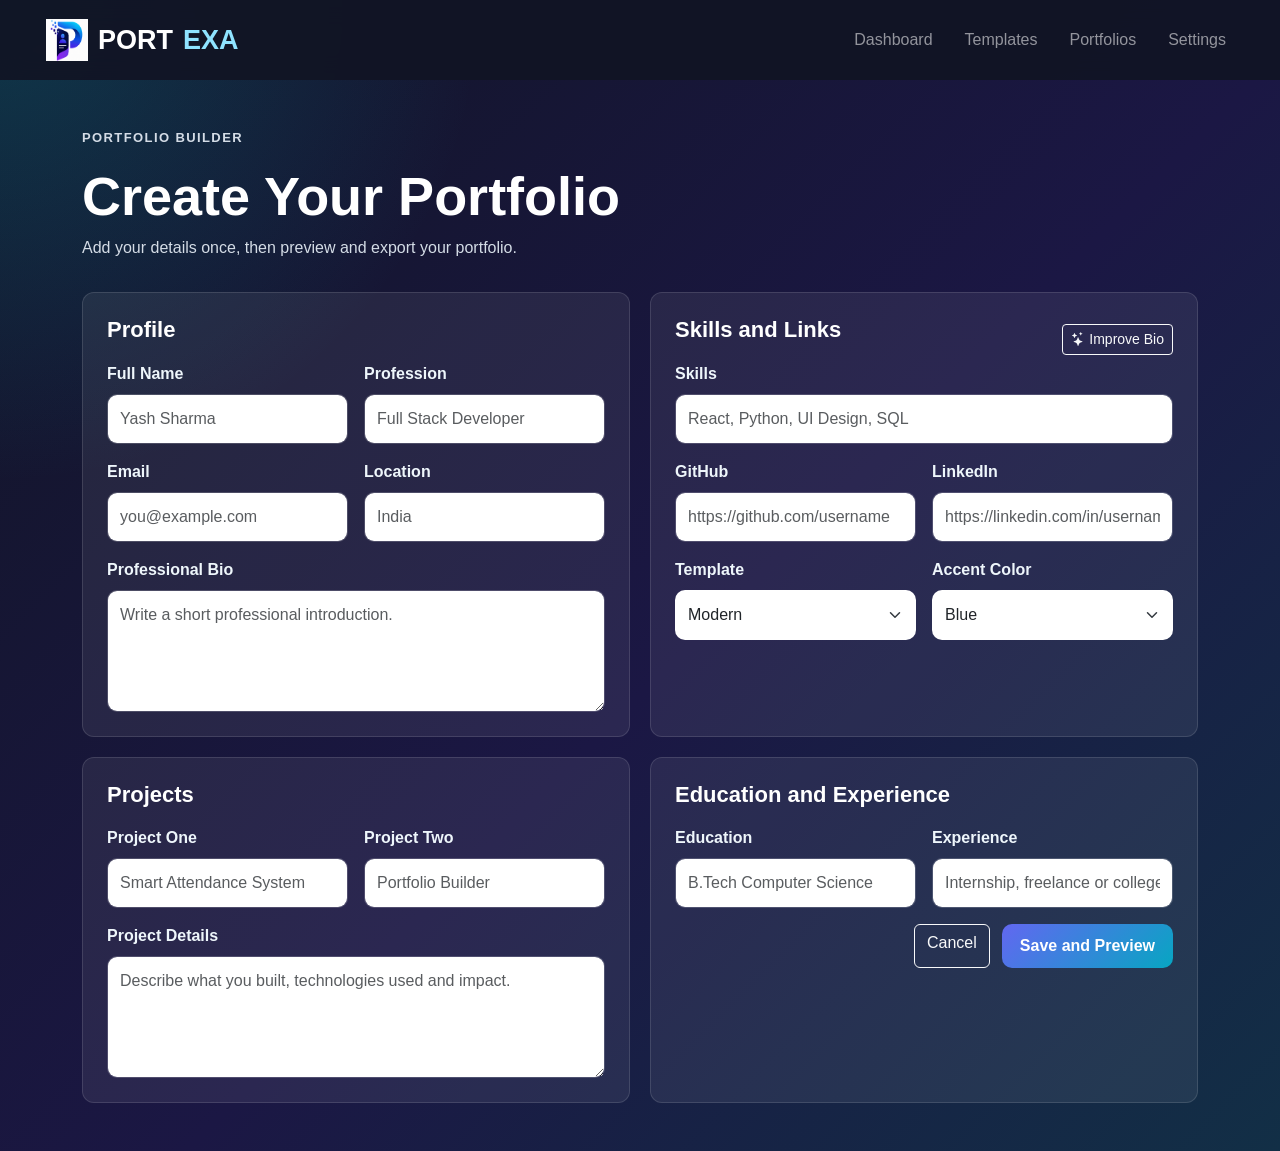
==== create.html @ b3c589e1 "updated" ====
﻿<!DOCTYPE html>
<html lang="en">
<head>
    <meta charset="UTF-8">
    <meta name="viewport" content="width=device-width, initial-scale=1.0">
    <title>Create Portfolio | PORTEXA</title>
    <link href="https://cdn.jsdelivr.net/npm/bootstrap@5.3.8/dist/css/bootstrap.min.css" rel="stylesheet">
    <link rel="stylesheet" href="https://cdn.jsdelivr.net/npm/bootstrap-icons@1.13.1/font/bootstrap-icons.min.css">
    <link rel="stylesheet" href="builder.css">
</head>
<body data-page="create">
    <nav class="navbar navbar-expand-lg navbar-dark app-navbar">
        <div class="container-fluid">
            <a class="navbar-brand brand" href="Dashboard.html">
                <img src="logo.png" alt="PORTEXA logo">
                PORT<span>EXA</span>
            </a>
            <button class="navbar-toggler" type="button" data-bs-toggle="collapse" data-bs-target="#builderNav" aria-controls="builderNav" aria-expanded="false" aria-label="Toggle navigation">
                <span class="navbar-toggler-icon"></span>
            </button>
            <div class="collapse navbar-collapse" id="builderNav">
                <div class="navbar-nav ms-auto gap-lg-3">
                    <a class="nav-link" href="Dashboard.html">Dashboard</a>
                    <a class="nav-link" href="templates.html">Templates</a>
                    <a class="nav-link" href="portfolios.html">Portfolios</a>
                    <a class="nav-link" href="settings.html">Settings</a>
                </div>
            </div>
        </div>
    </nav>

    <main class="container py-5">
        <div class="page-title">
            <p class="eyebrow">Portfolio builder</p>
            <h1>Create Your Portfolio</h1>
            <p>Add your details once, then preview and export your portfolio.</p>
        </div>

        <form id="portfolioForm" class="builder-grid">
            <section class="form-panel">
                <h2>Profile</h2>
                <div class="row g-3">
                    <div class="col-md-6">
                        <label class="form-label" for="fullName">Full Name</label>
                        <input class="form-control" id="fullName" name="fullName" placeholder="Yash Sharma" required>
                    </div>
                    <div class="col-md-6">
                        <label class="form-label" for="role">Profession</label>
                        <input class="form-control" id="role" name="role" placeholder="Full Stack Developer" required>
                    </div>
                    <div class="col-md-6">
                        <label class="form-label" for="email">Email</label>
                        <input class="form-control" id="email" name="email" type="email" placeholder="you@example.com">
                    </div>
                    <div class="col-md-6">
                        <label class="form-label" for="location">Location</label>
                        <input class="form-control" id="location" name="location" placeholder="India">
                    </div>
                    <div class="col-12">
                        <label class="form-label" for="bio">Professional Bio</label>
                        <textarea class="form-control" id="bio" name="bio" rows="4" placeholder="Write a short professional introduction."></textarea>
                    </div>
                </div>
            </section>

            <section class="form-panel" id="ai-tools">
                <div class="panel-heading">
                    <h2>Skills and Links</h2>
                    <button class="btn btn-sm btn-outline-light" type="button" id="generateBio">
                        <i class="bi bi-stars"></i>
                        Improve Bio
                    </button>
                </div>
                <div class="row g-3">
                    <div class="col-12">
                        <label class="form-label" for="skills">Skills</label>
                        <input class="form-control" id="skills" name="skills" placeholder="React, Python, UI Design, SQL">
                    </div>
                    <div class="col-md-6">
                        <label class="form-label" for="github">GitHub</label>
                        <input class="form-control" id="github" name="github" placeholder="https://github.com/username">
                    </div>
                    <div class="col-md-6">
                        <label class="form-label" for="linkedin">LinkedIn</label>
                        <input class="form-control" id="linkedin" name="linkedin" placeholder="https://linkedin.com/in/username">
                    </div>
                    <div class="col-md-6">
                        <label class="form-label" for="template">Template</label>
                        <select class="form-select" id="template" name="template">
                            <option value="Modern">Modern</option>
                            <option value="Creative">Creative</option>
                            <option value="Minimal">Minimal</option>
                        </select>
                    </div>
                    <div class="col-md-6">
                        <label class="form-label" for="accent">Accent Color</label>
                        <select class="form-select" id="accent" name="accent">
                            <option value="blue">Blue</option>
                            <option value="violet">Violet</option>
                            <option value="teal">Teal</option>
                        </select>
                    </div>
                </div>
            </section>

            <section class="form-panel">
                <h2>Projects</h2>
                <div class="row g-3">
                    <div class="col-md-6">
                        <label class="form-label" for="projectOne">Project One</label>
                        <input class="form-control" id="projectOne" name="projectOne" placeholder="Smart Attendance System">
                    </div>
                    <div class="col-md-6">
                        <label class="form-label" for="projectTwo">Project Two</label>
                        <input class="form-control" id="projectTwo" name="projectTwo" placeholder="Portfolio Builder">
                    </div>
                    <div class="col-12">
                        <label class="form-label" for="projectDetails">Project Details</label>
                        <textarea class="form-control" id="projectDetails" name="projectDetails" rows="4" placeholder="Describe what you built, technologies used and impact."></textarea>
                    </div>
                </div>
            </section>

            <section class="form-panel">
                <h2>Education and Experience</h2>
                <div class="row g-3">
                    <div class="col-md-6">
                        <label class="form-label" for="education">Education</label>
                        <input class="form-control" id="education" name="education" placeholder="B.Tech Computer Science">
                    </div>
                    <div class="col-md-6">
                        <label class="form-label" for="experience">Experience</label>
                        <input class="form-control" id="experience" name="experience" placeholder="Internship, freelance or college projects">
                    </div>
                    <div class="col-12 actions">
                        <a class="btn btn-outline-light" href="Dashboard.html">Cancel</a>
                        <button class="btn btn-primary" type="submit">Save and Preview</button>
                    </div>
                </div>
            </section>
        </form>
    </main>

    <script src="https://cdn.jsdelivr.net/npm/bootstrap@5.3.8/dist/js/bootstrap.bundle.min.js"></script>
    <script src="app.js"></script>
</body>
</html>
---- builder.css ----
﻿* {
    box-sizing: border-box;
}

body {
    min-height: 100vh;
    margin: 0;
    background:
        radial-gradient(circle at top left, rgba(7, 166, 194, 0.24), transparent 28%),
        linear-gradient(135deg, #111525, #1b1744 55%, #122f46);
    color: white;
    font-family: "Segoe UI", Tahoma, Geneva, Verdana, sans-serif;
}

.app-navbar {
    background: rgba(17, 21, 37, 0.94);
    backdrop-filter: blur(12px);
    padding: 14px 34px;
}

.brand {
    display: flex;
    align-items: center;
    gap: 10px;
    color: white;
    text-decoration: none;
    font-weight: 800;
    font-size: 27px;
}

.brand img {
    width: 42px;
    height: 42px;
}

.brand span,
.eyebrow {
    color: #8fe3ff;
}

.page-title {
    max-width: 760px;
    margin-bottom: 32px;
}

.page-title h1 {
    font-size: clamp(34px, 5vw, 54px);
    font-weight: 800;
}

.page-title p,
.form-panel p {
    color: #d4dce6;
}

.eyebrow {
    text-transform: uppercase;
    font-size: 13px;
    letter-spacing: 1.4px;
    font-weight: 800;
}

.builder-grid {
    display: grid;
    grid-template-columns: repeat(2, minmax(0, 1fr));
    gap: 20px;
}

.form-panel {
    background: rgba(255, 255, 255, 0.07);
    border: 1px solid rgba(255, 255, 255, 0.12);
    border-radius: 12px;
    padding: 24px;
}

.form-panel h2 {
    font-size: 22px;
    font-weight: 800;
    margin-bottom: 18px;
}

.panel-heading {
    display: flex;
    justify-content: space-between;
    gap: 14px;
    align-items: center;
}

.form-label {
    color: #eef6fb;
    font-weight: 700;
}

.form-control,
.form-select {
    border-radius: 10px;
    padding: 12px;
    border: 1px solid rgba(255, 255, 255, 0.18);
}

.form-control:focus,
.form-select:focus {
    border-color: #8fe3ff;
    box-shadow: 0 0 0 0.2rem rgba(143, 227, 255, 0.18);
}

.btn-primary {
    background: linear-gradient(135deg, #6267f1, #07a6c2);
    border: 0;
    border-radius: 10px;
    padding: 10px 18px;
    font-weight: 800;
}

.btn-primary:hover {
    background: linear-gradient(135deg, #5357df, #078ba4);
}

.actions {
    display: flex;
    justify-content: flex-end;
    gap: 12px;
}

.portfolio-preview {
    max-width: 980px;
    margin: 0 auto;
    background: #ffffff;
    color: #182033;
    border-radius: 16px;
    overflow: hidden;
    box-shadow: 0 24px 70px rgba(0, 0, 0, 0.25);
}

.preview-header {
    background: linear-gradient(135deg, #111525, #07a6c2);
    color: white;
    padding: 44px;
}

.preview-header h1 {
    font-size: clamp(34px, 6vw, 58px);
    font-weight: 800;
    margin: 0;
}

.preview-header p {
    color: #e7f6fb;
    margin: 10px 0 0;
}

.preview-body {
    display: grid;
    grid-template-columns: 0.75fr 1.25fr;
    gap: 28px;
    padding: 36px;
}

.preview-section {
    margin-bottom: 28px;
}

.preview-section h2 {
    font-size: 18px;
    color: #078ba4;
    font-weight: 800;
    margin-bottom: 12px;
}

.preview-section p {
    color: #394357;
}

.chips {
    display: flex;
    flex-wrap: wrap;
    gap: 8px;
}

.chips span {
    background: #eef9ff;
    color: #078ba4;
    border-radius: 999px;
    padding: 7px 11px;
    font-weight: 700;
}

.empty-state {
    text-align: center;
    padding: 70px 24px;
}

@media (max-width: 860px) {
    .builder-grid,
    .preview-body {
        grid-template-columns: 1fr;
    }
}

@media (max-width: 576px) {
    .app-navbar {
        padding: 12px 16px;
    }

    .actions,
    .panel-heading {
        align-items: stretch;
        flex-direction: column;
    }
}

@media print {
    body {
        background: white;
    }

    .no-print {
        display: none !important;
    }

    .portfolio-preview {
        box-shadow: none;
        border-radius: 0;
    }
}
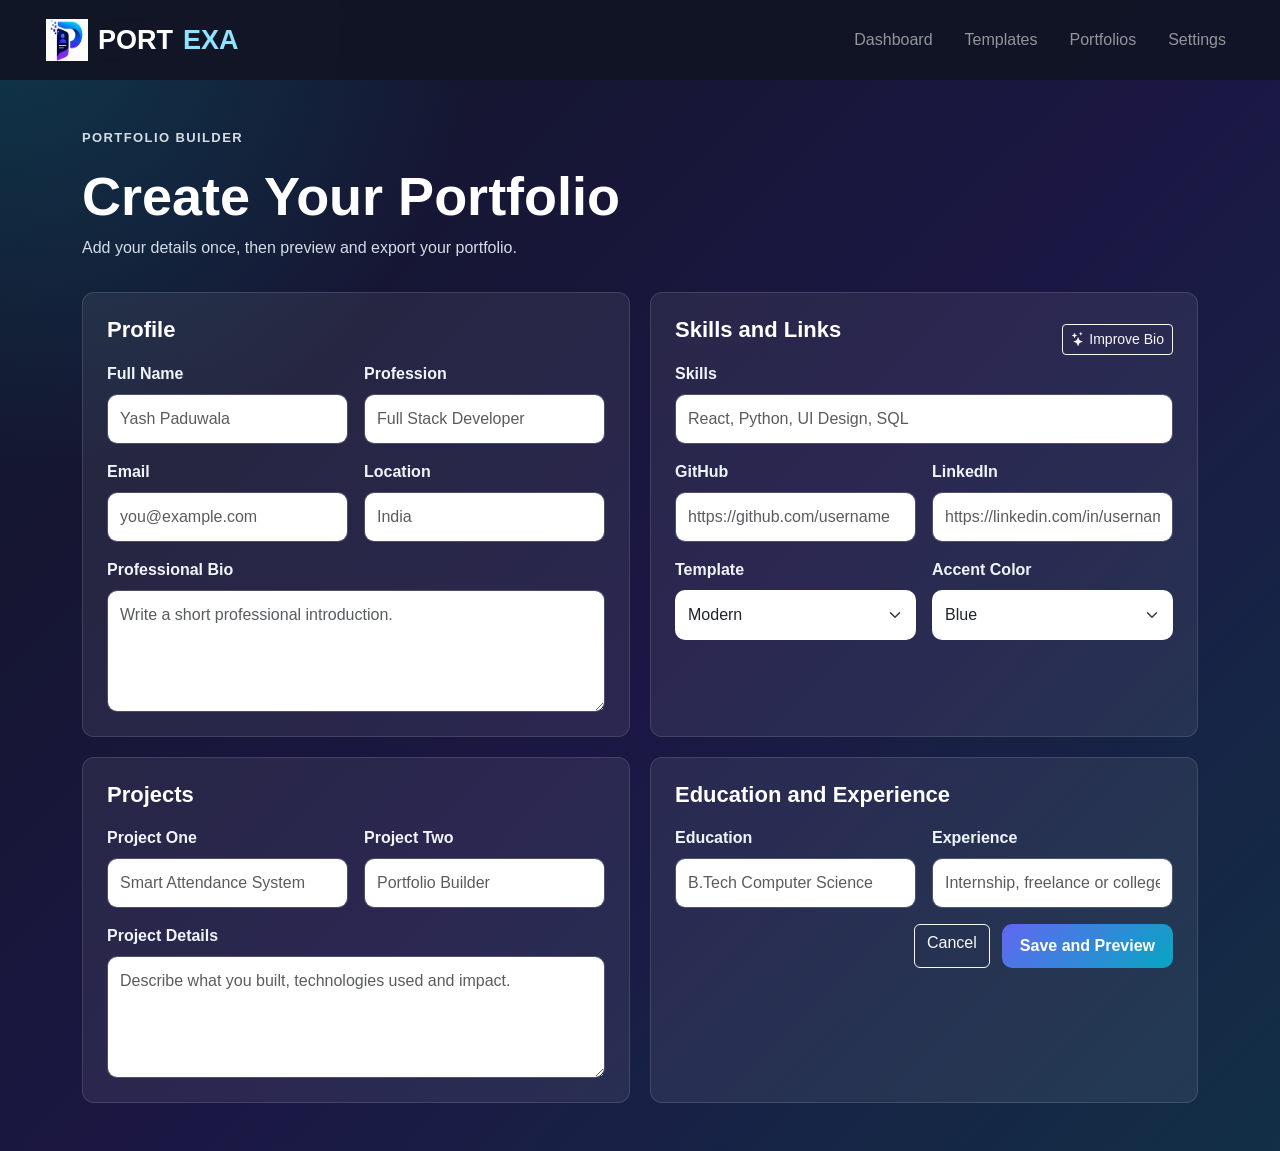
==== commit 8f88d3d9: "Updated" ====
--- a/create.html
+++ b/create.html
@@ -42,7 +42,7 @@
                 <div class="row g-3">
                     <div class="col-md-6">
                         <label class="form-label" for="fullName">Full Name</label>
-                        <input class="form-control" id="fullName" name="fullName" placeholder="Yash Sharma" required>
+                        <input class="form-control" id="fullName" name="fullName" placeholder="Yash Paduwala" required>
                     </div>
                     <div class="col-md-6">
                         <label class="form-label" for="role">Profession</label>
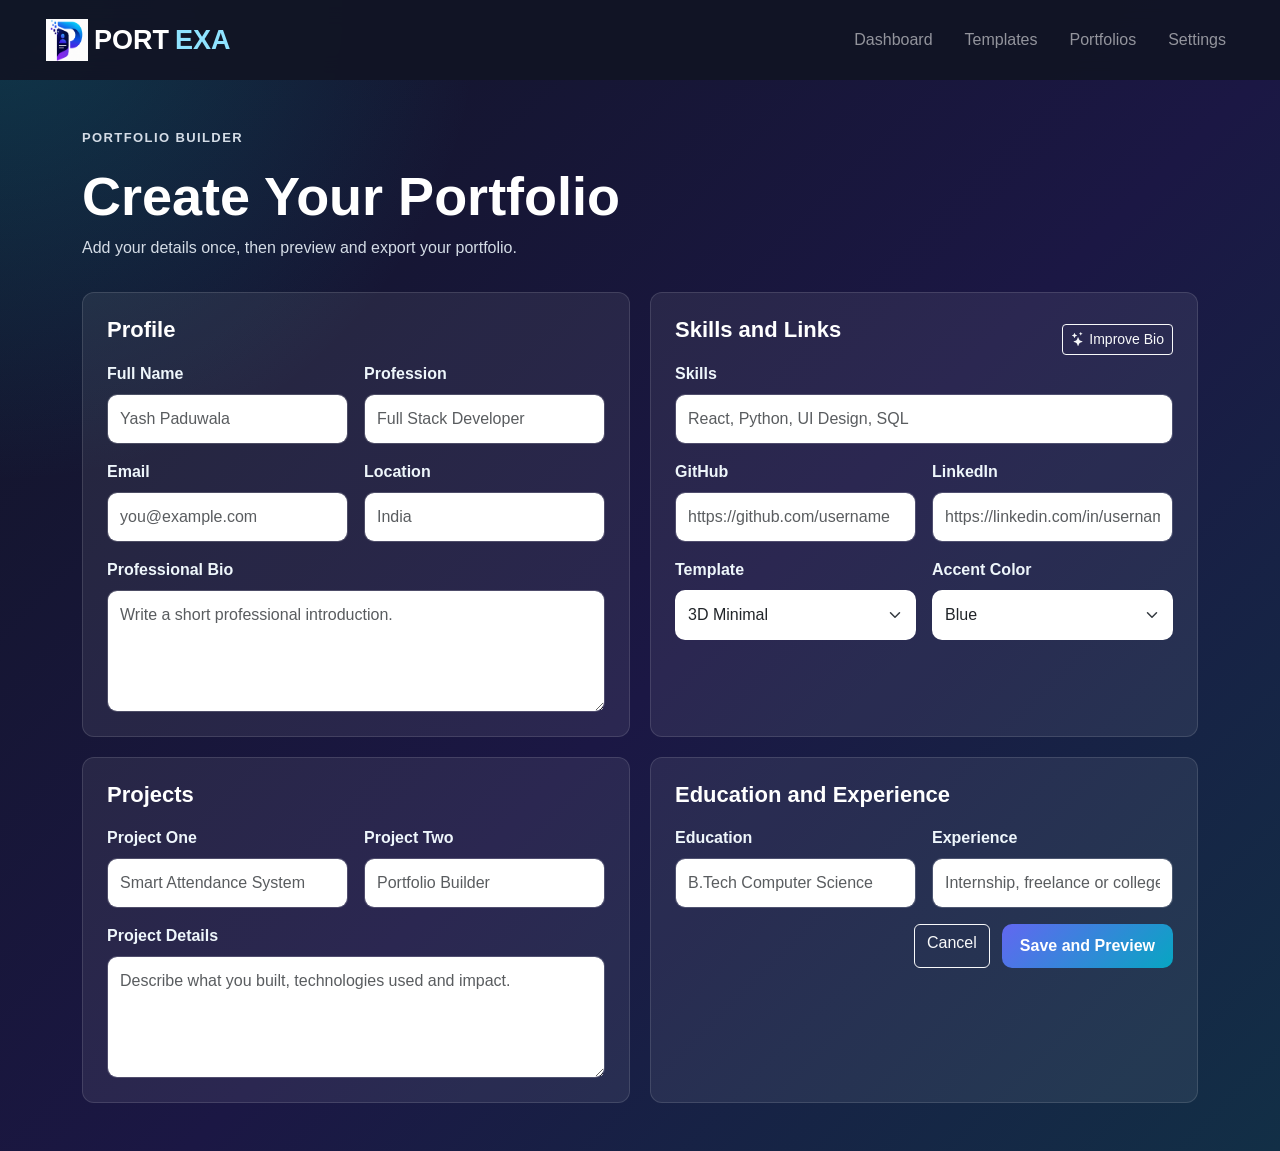
==== commit e2414ce6: "Update portfolio frontend and branding" ====
--- a/create.html
+++ b/create.html
@@ -87,9 +87,7 @@
                     <div class="col-md-6">
                         <label class="form-label" for="template">Template</label>
                         <select class="form-select" id="template" name="template">
-                            <option value="Modern">Modern</option>
-                            <option value="Creative">Creative</option>
-                            <option value="Minimal">Minimal</option>
+                            <option value="3d-minimal">3D Minimal</option>
                         </select>
                     </div>
                     <div class="col-md-6">
--- a/builder.css
+++ b/builder.css
@@ -21,7 +21,7 @@
 .brand {
     display: flex;
     align-items: center;
-    gap: 10px;
+    gap: 6px;
     color: white;
     text-decoration: none;
     font-weight: 800;
@@ -138,6 +138,36 @@
     padding: 44px;
 }
 
+.three-d-header {
+    position: relative;
+    isolation: isolate;
+    overflow: hidden;
+    background: radial-gradient(ellipse at 78% 0%, #34556c, transparent 48%), #11151f;
+}
+
+.preview-orb {
+    position: absolute;
+    z-index: -1;
+    width: 210px;
+    height: 210px;
+    top: 20px;
+    right: 9%;
+    border-radius: 42%;
+    background: linear-gradient(145deg, #8de9d3, #637ecb 58%, #262d62);
+    box-shadow: inset -18px -20px 35px #101526, inset 12px 14px 28px #e1fff755, 0 40px 65px #0008;
+    transform: rotate(-25deg) perspective(500px) rotateY(-25deg);
+}
+
+.portfolio-preview {
+    border-radius: 20px;
+    box-shadow: 0 30px 90px rgba(0, 0, 0, 0.38);
+}
+
+.project-card,
+.info-card {
+    box-shadow: 0 12px 28px rgba(10, 16, 32, 0.12);
+}
+
 .preview-header h1 {
     font-size: clamp(34px, 6vw, 58px);
     font-weight: 800;
@@ -198,6 +228,10 @@
 }
 
 @media (max-width: 576px) {
+    .preview-orb { width: 120px; height: 120px; right: 5%; top: 14px; }
+}
+
+@media (max-width: 576px) {
     .app-navbar {
         padding: 12px 16px;
     }
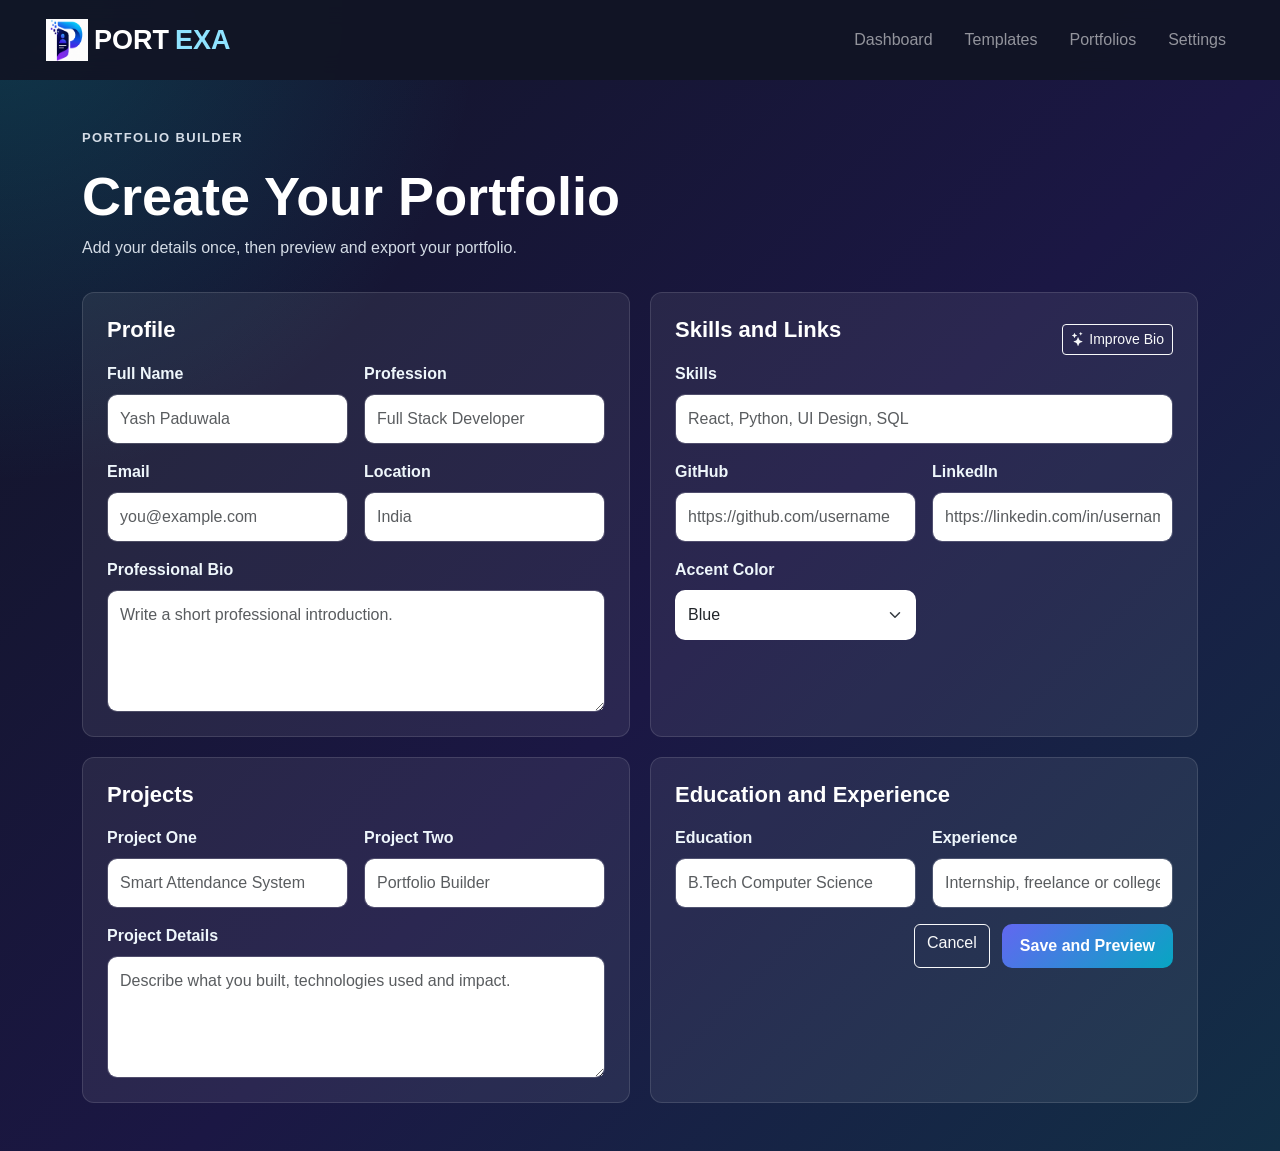
==== commit 6230cf4f: "Update portfolio template selection and preview" ====
--- a/create.html
+++ b/create.html
@@ -37,6 +37,7 @@
         </div>
 
         <form id="portfolioForm" class="builder-grid">
+            <input type="hidden" id="template" name="template" value="3d-minimal">
             <section class="form-panel">
                 <h2>Profile</h2>
                 <div class="row g-3">
@@ -83,12 +84,6 @@
                     <div class="col-md-6">
                         <label class="form-label" for="linkedin">LinkedIn</label>
                         <input class="form-control" id="linkedin" name="linkedin" placeholder="https://linkedin.com/in/username">
-                    </div>
-                    <div class="col-md-6">
-                        <label class="form-label" for="template">Template</label>
-                        <select class="form-select" id="template" name="template">
-                            <option value="3d-minimal">3D Minimal</option>
-                        </select>
                     </div>
                     <div class="col-md-6">
                         <label class="form-label" for="accent">Accent Color</label>
--- a/builder.css
+++ b/builder.css
@@ -131,6 +131,74 @@
     overflow: hidden;
     box-shadow: 0 24px 70px rgba(0, 0, 0, 0.25);
 }
+
+.portfolio-preview.mono-orbit-preview {
+    max-width: 1180px;
+    background: #f5f5f2;
+    color: #111;
+    border-radius: 0;
+    overflow: hidden;
+    font-family: Inter, "Segoe UI", sans-serif;
+}
+
+.orbit-site { background: #f5f5f2; color: #111; }
+.orbit-nav { height: 68px; padding: 0 5%; display: flex; align-items: center; justify-content: space-between; border-bottom: 1px solid #ddd; background: #f5f5f2; }
+.orbit-brand { font-size: 20px; font-weight: 800; letter-spacing: -1px; text-decoration: none; color: #111; }
+.orbit-brand span, .orbit-section h2 span, .orbit-contact h2 em { color: #888; }
+.orbit-nav nav { display: flex; gap: 18px; }
+.orbit-nav nav a, .orbit-talk, .orbit-eyebrow, .orbit-meta, .orbit-label, .orbit-profile-top, .orbit-profile-bottom small, .orbit-chip, .orbit-skills small, .orbit-projects>article>small, .orbit-projects b, .orbit-footer { font: 9px "Segoe UI", sans-serif; letter-spacing: .1em; text-transform: uppercase; text-decoration: none; }
+.orbit-nav nav a { color: #111; }
+.orbit-talk { border: 1px solid #111; border-radius: 99px; padding: 9px 12px; color: #111; }
+.orbit-hero { min-height: 590px; padding: 65px 7%; display: grid; grid-template-columns: 1fr 1fr; align-items: center; gap: 4%; }
+.orbit-eyebrow { color: #777; }
+.orbit-copy h1 { font-size: clamp(42px, 6vw, 76px); letter-spacing: -.07em; line-height: .95; margin: 22px 0; }
+.orbit-role { color: #777; font-size: 19px; }
+.orbit-bio { color: #666; line-height: 1.8; }
+.orbit-actions { display: flex; flex-wrap: wrap; gap: 9px; margin-top: 22px; }
+.orbit-btn { padding: 11px 15px; border-radius: 99px; font: 9px "Segoe UI", sans-serif; letter-spacing: .08em; text-transform: uppercase; text-decoration: none; }
+.orbit-dark { background: #111; color: white; }
+.orbit-light { border: 1px solid #ccc; color: #111; }
+.orbit-meta { color: #999; margin-top: 22px; }
+.orbit-visual { min-height: 460px; display: grid; place-items: center; position: relative; perspective: 900px; }
+.orbit-profile { width: min(270px, 70%); padding: 12px; background: #111; color: white; border-radius: 17px; box-shadow: 0 28px 65px #0003; transform: rotateY(-8deg) rotateX(3deg); transition: transform .3s ease; z-index: 1; }
+.orbit-profile:hover { transform: rotateY(8deg) rotateX(-4deg) translateY(-5px); }
+.orbit-profile-top, .orbit-profile-bottom { display: flex; justify-content: space-between; padding: 8px; }
+.orbit-monogram { height: 265px; display: grid; place-items: center; border-radius: 12px; color: #eee; font-size: 76px; font-weight: 800; background: radial-gradient(circle at 70% 25%, #777, #333 40%, #181818 72%); }
+.orbit-profile-bottom b { font-size: 13px; }
+.orbit-profile-bottom small { display: block; color: #888; margin-top: 4px; }
+.orbit-profile-bottom code { color: #999; font-size: 10px; }
+.orbit-ring { position: absolute; border: 1px solid #ccc; border-radius: 50%; }
+.orbit-ring-one { width: 95%; height: 190px; transform: rotateX(66deg) rotateZ(-15deg); }
+.orbit-ring-two { width: 75%; height: 150px; transform: rotateX(68deg) rotateZ(35deg); }
+.orbit-chip { position: absolute; z-index: 2; padding: 10px 12px; border: 1px solid #ddd; border-radius: 99px; background: white; box-shadow: 0 10px 24px #0001; }
+.orbit-chip-one { left: 0; top: 18%; }
+.orbit-chip-two { right: 0; bottom: 15%; }
+.orbit-ticker { width: max-content; min-width: 100%; padding: 13px 0; border-block: 1px solid #ddd; white-space: nowrap; font-size: 10px; animation: orbitTicker 24s linear infinite; }
+@keyframes orbitTicker { to { transform: translateX(-25%); } }
+.orbit-section { padding: 75px 7%; border-bottom: 1px solid #ddd; }
+.orbit-split { display: grid; grid-template-columns: .3fr 1fr; gap: 6%; }
+.orbit-label { color: #999; }
+.orbit-section h2, .orbit-contact h2 { font-size: clamp(34px, 5vw, 62px); line-height: .98; letter-spacing: -.06em; }
+.orbit-section p { max-width: 720px; color: #666; line-height: 1.8; }
+.orbit-skills { display: grid; grid-template-columns: repeat(3, 1fr); border-top: 1px solid #ccc; border-left: 1px solid #ccc; }
+.orbit-skills article { min-height: 100px; padding: 18px; border-right: 1px solid #ccc; border-bottom: 1px solid #ccc; }
+.orbit-skills small { color: #aaa; }
+.orbit-skills h3 { margin: 18px 0 0; font-size: 16px; }
+.orbit-dark-section, .orbit-contact, .orbit-footer { background: #111; color: white; }
+.orbit-dark-section .orbit-label, .orbit-dark-section p { color: #888; }
+.orbit-projects { border-top: 1px solid #333; }
+.orbit-projects>article { display: grid; grid-template-columns: 35px 1fr; gap: 16px; padding: 22px 0; border-bottom: 1px solid #333; }
+.orbit-projects>article>small { color: #666; }
+.orbit-projects h3 { margin: 0; font-size: 20px; }
+.orbit-projects p { margin: 7px 0; }
+.orbit-projects b { color: #777; }
+.orbit-contact { min-height: 360px; padding: 70px 7%; display: flex; flex-direction: column; align-items: center; justify-content: center; text-align: center; }
+.orbit-contact h2 { font-size: clamp(42px, 7vw, 80px); }
+.orbit-contact h2 em { font-style: normal; }
+.orbit-email { font-size: 18px; color: white; text-decoration: none; border-bottom: 1px solid #555; padding-bottom: 6px; }
+.orbit-socials { display: flex; gap: 10px; margin-top: 25px; }
+.orbit-socials a { color: #bbb; }
+.orbit-footer { display: flex; justify-content: space-between; padding: 16px 5%; color: #888; }
 
 .preview-header {
     background: linear-gradient(135deg, #111525, #07a6c2);
@@ -227,6 +295,16 @@
     }
 }
 
+@media (max-width: 680px) {
+    .orbit-nav nav { display: none; }
+    .orbit-hero { grid-template-columns: 1fr; padding: 45px 6%; }
+    .orbit-visual { min-height: 390px; }
+    .orbit-monogram { height: 220px; }
+    .orbit-split { grid-template-columns: 1fr; gap: 20px; }
+    .orbit-skills { grid-template-columns: repeat(2, 1fr); }
+    .orbit-footer { flex-direction: column; gap: 8px; }
+}
+
 @media (max-width: 576px) {
     .preview-orb { width: 120px; height: 120px; right: 5%; top: 14px; }
 }
